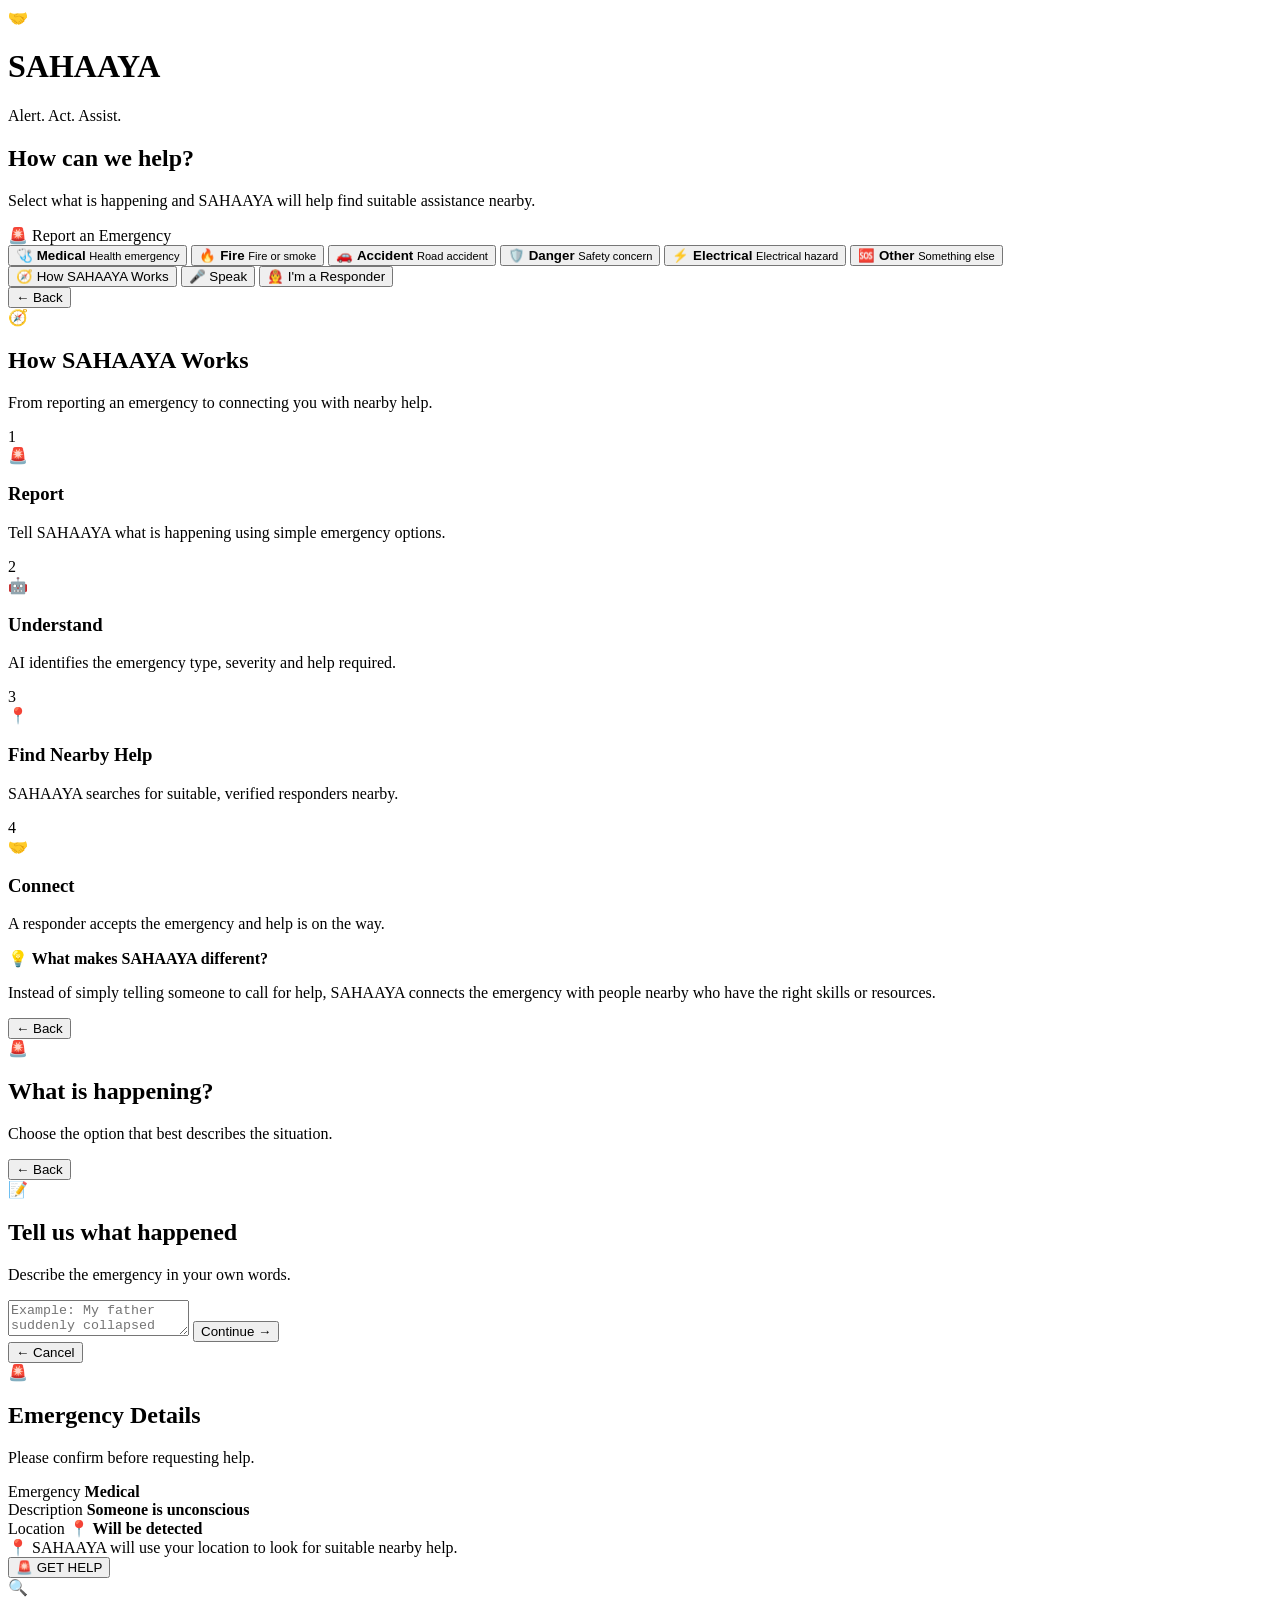
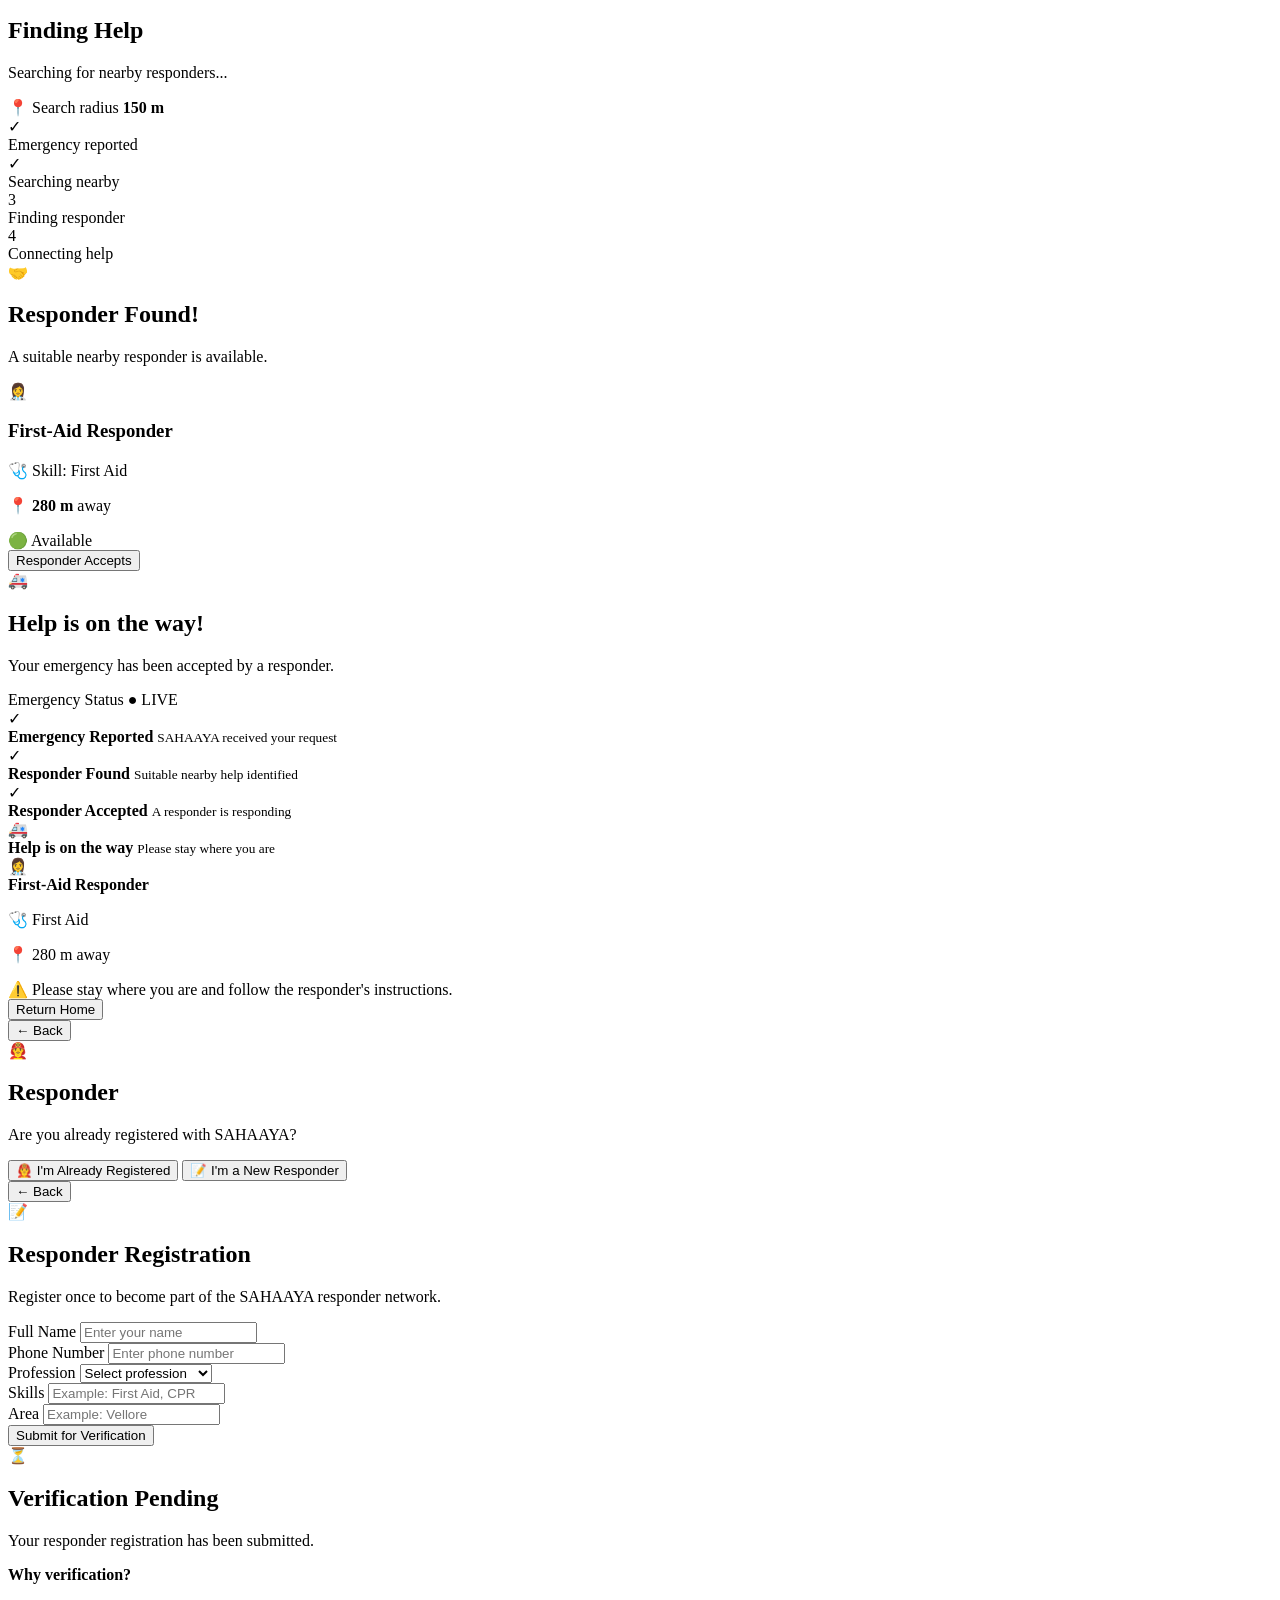
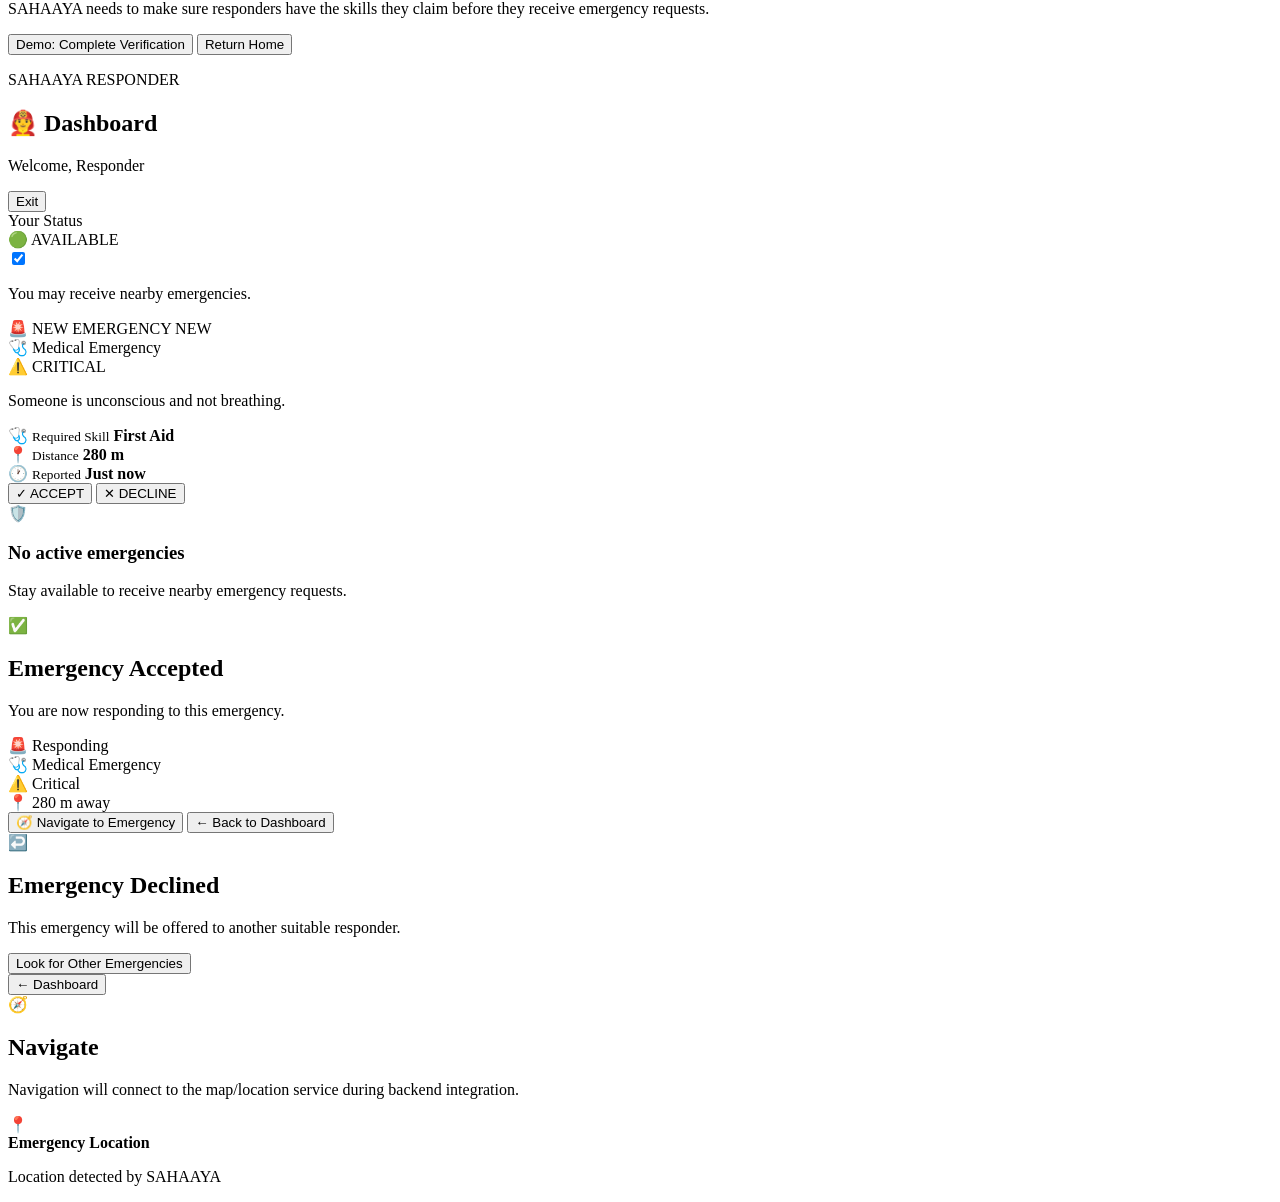
==== frontend/index.html @ e3ba613f "Rename index.html to frontend/index.html" ====
<!DOCTYPE html>
<html lang="en">
<head>
    <meta charset="UTF-8">
    <meta name="viewport" content="width=device-width, initial-scale=1.0">

    <title>SAHAAYA</title>

    <link rel="stylesheet" href="style.css">
</head>

<body>

<div class="app">

    <!-- =========================
         HEADER
    ========================== -->

    <header class="app-header">
        <div class="brand">
            <div class="brand-icon">🤝</div>

            <div>
                <h1>SAHAAYA</h1>
                <p>Alert. Act. Assist.</p>
            </div>
        </div>
    </header>


    <!-- =========================
         HOME
    ========================== -->

    <section id="home" class="screen active">

        <div class="welcome-card">
            <h2>How can we help?</h2>

            <p>
                Select what is happening and SAHAAYA will
                help find suitable assistance nearby.
            </p>
        </div>


        <div class="section-title">
            🚨 Report an Emergency
        </div>


        <div class="emergency-grid">

            <button class="emergency-btn medical"
                    onclick="selectCategory('Medical')">
                <span>🩺</span>
                <strong>Medical</strong>
                <small>Health emergency</small>
            </button>


            <button class="emergency-btn fire"
                    onclick="selectCategory('Fire')">
                <span>🔥</span>
                <strong>Fire</strong>
                <small>Fire or smoke</small>
            </button>


            <button class="emergency-btn accident"
                    onclick="selectCategory('Accident')">
                <span>🚗</span>
                <strong>Accident</strong>
                <small>Road accident</small>
            </button>


            <button class="emergency-btn danger"
                    onclick="selectCategory('Danger')">
                <span>🛡️</span>
                <strong>Danger</strong>
                <small>Safety concern</small>
            </button>


            <button class="emergency-btn electrical"
                    onclick="selectCategory('Electrical')">
                <span>⚡</span>
                <strong>Electrical</strong>
                <small>Electrical hazard</small>
            </button>


            <button class="emergency-btn other"
                    onclick="selectCategory('Other')">
                <span>🆘</span>
                <strong>Other</strong>
                <small>Something else</small>
            </button>

        </div>


        <div class="quick-actions">

            <button class="secondary-btn"
                    onclick="openHowItWorks()">
                🧭 How SAHAAYA Works
            </button>

            <button class="secondary-btn"
                    onclick="speakEmergency()">
                🎤 Speak
            </button>

            <button class="responder-entry-btn"
                    onclick="openResponderEntry()">
                👨‍🚒 I'm a Responder
            </button>

        </div>

    </section>


    <!-- =========================
         HOW IT WORKS
    ========================== -->

    <section id="how-it-works" class="screen">

        <button class="back-btn" onclick="goHome()">
            ← Back
        </button>

        <div class="page-heading">
            <div class="big-icon">🧭</div>

            <h2>How SAHAAYA Works</h2>

            <p>
                From reporting an emergency to connecting
                you with nearby help.
            </p>
        </div>


        <div class="steps-container">

            <div class="how-step">
                <div class="step-number">1</div>

                <div class="step-icon">🚨</div>

                <div>
                    <h3>Report</h3>
                    <p>
                        Tell SAHAAYA what is happening using
                        simple emergency options.
                    </p>
                </div>
            </div>


            <div class="step-line"></div>


            <div class="how-step">
                <div class="step-number">2</div>

                <div class="step-icon">🤖</div>

                <div>
                    <h3>Understand</h3>
                    <p>
                        AI identifies the emergency type,
                        severity and help required.
                    </p>
                </div>
            </div>


            <div class="step-line"></div>


            <div class="how-step">
                <div class="step-number">3</div>

                <div class="step-icon">📍</div>

                <div>
                    <h3>Find Nearby Help</h3>
                    <p>
                        SAHAAYA searches for suitable,
                        verified responders nearby.
                    </p>
                </div>
            </div>


            <div class="step-line"></div>


            <div class="how-step">
                <div class="step-number">4</div>

                <div class="step-icon">🤝</div>

                <div>
                    <h3>Connect</h3>
                    <p>
                        A responder accepts the emergency
                        and help is on the way.
                    </p>
                </div>
            </div>

        </div>


        <div class="info-box">
            <strong>💡 What makes SAHAAYA different?</strong>

            <p>
                Instead of simply telling someone to call for help,
                SAHAAYA connects the emergency with people nearby
                who have the right skills or resources.
            </p>
        </div>

    </section>


    <!-- =========================
         CATEGORY
    ========================== -->

    <section id="category" class="screen">

        <button class="back-btn" onclick="goHome()">
            ← Back
        </button>

        <div class="page-heading">
            <div id="categoryIcon" class="big-icon">🚨</div>

            <h2 id="categoryTitle">
                What is happening?
            </h2>

            <p>
                Choose the option that best describes
                the situation.
            </p>
        </div>


        <div id="emergencyOptions" class="options-list"></div>

    </section>


    <!-- =========================
         OTHER DESCRIPTION
    ========================== -->

    <section id="other-description" class="screen">

        <button class="back-btn"
                onclick="showScreen('category')">
            ← Back
        </button>

        <div class="page-heading">
            <div class="big-icon">📝</div>

            <h2>Tell us what happened</h2>

            <p>
                Describe the emergency in your own words.
            </p>
        </div>


        <textarea
            id="customDescription"
            placeholder="Example: My father suddenly collapsed and is not responding..."
        ></textarea>


        <button class="primary-btn"
                onclick="continueCustomEmergency()">
            Continue →
        </button>

    </section>


    <!-- =========================
         CONFIRMATION
    ========================== -->

    <section id="confirmation" class="screen">

        <button class="back-btn"
                onclick="goHome()">
            ← Cancel
        </button>

        <div class="page-heading">
            <div class="big-icon">🚨</div>

            <h2>Emergency Details</h2>

            <p>
                Please confirm before requesting help.
            </p>
        </div>


        <div class="confirmation-card">

            <div class="detail-row">
                <span>Emergency</span>
                <strong id="confirmEmergency">
                    Medical
                </strong>
            </div>


            <div class="detail-row">
                <span>Description</span>
                <strong id="confirmDescription">
                    Someone is unconscious
                </strong>
            </div>


            <div class="detail-row">
                <span>Location</span>
                <strong>
                    📍 Will be detected
                </strong>
            </div>

        </div>


        <div class="info-box">
            📍 SAHAAYA will use your location to look
            for suitable nearby help.
        </div>


        <button class="primary-btn"
                onclick="requestHelp()">
            🚨 GET HELP
        </button>

    </section>


    <!-- =========================
         FINDING HELP
    ========================== -->

    <section id="finding-help" class="screen">

        <div class="finding-icon">
            🔍
        </div>

        <h2>Finding Help</h2>

        <p id="findingMessage">
            Searching for nearby responders...
        </p>


        <div class="search-radius">

            <span>📍 Search radius</span>

            <strong id="radiusValue">
                150 m
            </strong>

        </div>


        <div class="status-tracker">

            <div class="status-item active">
                <div class="status-dot">✓</div>
                <span>Emergency reported</span>
            </div>


            <div class="status-item active">
                <div class="status-dot">✓</div>
                <span>Searching nearby</span>
            </div>


            <div id="trackerResponder"
                 class="status-item">
                <div class="status-dot">3</div>
                <span>Finding responder</span>
            </div>


            <div id="trackerConnect"
                 class="status-item">
                <div class="status-dot">4</div>
                <span>Connecting help</span>
            </div>

        </div>

    </section>


    <!-- =========================
         HELPER FOUND
    ========================== -->

    <section id="helper-found" class="screen">

        <div class="success-icon">
            🤝
        </div>

        <h2>Responder Found!</h2>

        <p>
            A suitable nearby responder is available.
        </p>


        <div class="helper-card">

            <div class="helper-avatar">
                👩‍⚕️
            </div>

            <div class="helper-info">

                <h3 id="helperName">
                    First-Aid Responder
                </h3>

                <p id="helperSkill">
                    🩺 Skill: First Aid
                </p>

                <p>
                    📍 <strong id="helperDistance">
                        280 m
                    </strong> away
                </p>

                <span class="available-badge">
                    🟢 Available
                </span>

            </div>

        </div>


        <button class="primary-btn"
                onclick="simulateResponderAccept()">
            Responder Accepts
        </button>

    </section>


    <!-- =========================
         EMERGENCY STATUS
    ========================== -->

    <section id="emergency-status"
             class="screen">

        <div class="status-header-icon">
            🚑
        </div>

        <h2>Help is on the way!</h2>

        <p>
            Your emergency has been accepted by a responder.
        </p>


        <div class="live-status-card">

            <div class="live-status-title">
                <span>Emergency Status</span>

                <span class="live-pill">
                    ● LIVE
                </span>
            </div>


            <div class="status-timeline">

                <div class="timeline-item completed">

                    <div class="timeline-icon">
                        ✓
                    </div>

                    <div>
                        <strong>Emergency Reported</strong>
                        <small>
                            SAHAAYA received your request
                        </small>
                    </div>

                </div>


                <div class="timeline-item completed">

                    <div class="timeline-icon">
                        ✓
                    </div>

                    <div>
                        <strong>Responder Found</strong>
                        <small>
                            Suitable nearby help identified
                        </small>
                    </div>

                </div>


                <div class="timeline-item completed">

                    <div class="timeline-icon">
                        ✓
                    </div>

                    <div>
                        <strong>Responder Accepted</strong>
                        <small>
                            A responder is responding
                        </small>
                    </div>

                </div>


                <div class="timeline-item current">

                    <div class="timeline-icon">
                        🚑
                    </div>

                    <div>
                        <strong>Help is on the way</strong>
                        <small>
                            Please stay where you are
                        </small>
                    </div>

                </div>

            </div>

        </div>


        <div class="responder-mini-card">

            <div class="mini-avatar">
                👩‍⚕️
            </div>

            <div>
                <strong id="acceptedResponderName">
                    First-Aid Responder
                </strong>

                <p>
                    🩺 First Aid
                </p>

                <p>
                    📍 280 m away
                </p>
            </div>

        </div>


        <div class="important-message">
            ⚠️ Please stay where you are and follow
            the responder's instructions.
        </div>


        <button class="secondary-btn"
                onclick="goHome()">
            Return Home
        </button>

    </section>


    <!-- =========================
         RESPONDER ENTRY
    ========================== -->

    <section id="responder-entry"
             class="screen">

        <button class="back-btn"
                onclick="goHome()">
            ← Back
        </button>

        <div class="page-heading">
            <div class="big-icon">👨‍🚒</div>

            <h2>Responder</h2>

            <p>
                Are you already registered with SAHAAYA?
            </p>
        </div>


        <button class="primary-btn"
                onclick="openResponderLogin()">
            👨‍🚒 I'm Already Registered
        </button>


        <button class="secondary-btn"
                onclick="openResponderRegistration()">
            📝 I'm a New Responder
        </button>

    </section>


    <!-- =========================
         RESPONDER REGISTRATION
    ========================== -->

    <section id="responder-registration"
             class="screen">

        <button class="back-btn"
                onclick="openResponderEntry()">
            ← Back
        </button>

        <div class="page-heading">
            <div class="big-icon">📝</div>

            <h2>Responder Registration</h2>

            <p>
                Register once to become part of the
                SAHAAYA responder network.
            </p>
        </div>


        <div class="form-group">

            <label>Full Name</label>

            <input
                id="responderName"
                type="text"
                placeholder="Enter your name"
            >

        </div>


        <div class="form-group">

            <label>Phone Number</label>

            <input
                id="responderPhone"
                type="tel"
                placeholder="Enter phone number"
            >

        </div>


        <div class="form-group">

            <label>Profession</label>

            <select id="responderProfession">

                <option value="">
                    Select profession
                </option>

                <option>Doctor</option>
                <option>Nurse</option>
                <option>First-Aid Volunteer</option>
                <option>Fire Responder</option>
                <option>Electrician</option>
                <option>Security</option>
                <option>General Volunteer</option>
                <option>Other</option>

            </select>

        </div>


        <div class="form-group">

            <label>Skills</label>

            <input
                id="responderSkills"
                type="text"
                placeholder="Example: First Aid, CPR"
            >

        </div>


        <div class="form-group">

            <label>Area</label>

            <input
                id="responderArea"
                type="text"
                placeholder="Example: Vellore"
            >

        </div>


        <button class="primary-btn"
                onclick="submitRegistration()">
            Submit for Verification
        </button>

    </section>


    <!-- =========================
         VERIFICATION
    ========================== -->

    <section id="verification-pending"
             class="screen">

        <div class="pending-icon">
            ⏳
        </div>

        <h2>Verification Pending</h2>

        <p>
            Your responder registration has been submitted.
        </p>


        <div class="info-box">

            <strong>Why verification?</strong>

            <p>
                SAHAAYA needs to make sure responders
                have the skills they claim before they
                receive emergency requests.
            </p>

        </div>


        <button class="primary-btn"
                onclick="simulateVerification()">
            Demo: Complete Verification
        </button>


        <button class="secondary-btn"
                onclick="goHome()">
            Return Home
        </button>

    </section>


    <!-- =========================
         RESPONDER DASHBOARD
    ========================== -->

    <section id="responder-dashboard"
             class="screen">

        <div class="dashboard-header">

            <div>

                <p class="eyebrow">
                    SAHAAYA RESPONDER
                </p>

                <h2>
                    👨‍🚒 Dashboard
                </h2>

                <p id="responderWelcome">
                    Welcome, Responder
                </p>

            </div>

            <button class="logout-btn"
                    onclick="goHome()">
                Exit
            </button>

        </div>


        <!-- Availability -->

        <div class="availability-card">

            <div>

                <span class="availability-label">
                    Your Status
                </span>

                <div id="availabilityBadge"
                     class="availability-badge available">
                    🟢 AVAILABLE
                </div>

            </div>


            <label class="toggle">

                <input
                    id="availabilityToggle"
                    type="checkbox"
                    checked
                    onchange="toggleAvailability()"
                >

                <span class="slider"></span>

            </label>

        </div>


        <p id="availabilityMessage"
           class="availability-message">
            You may receive nearby emergencies.
        </p>


        <!-- Incoming Emergency -->

        <div id="incomingEmergency"
             class="incoming-emergency">

            <div class="emergency-alert-header">

                <span>🚨 NEW EMERGENCY</span>

                <span class="new-pill">
                    NEW
                </span>

            </div>


            <div class="emergency-type">
                🩺 Medical Emergency
            </div>


            <div class="severity">
                ⚠️ CRITICAL
            </div>


            <p class="emergency-description">
                Someone is unconscious and not breathing.
            </p>


            <div class="emergency-details">

                <div>
                    🩺
                    <span>
                        <small>Required Skill</small>
                        <strong>First Aid</strong>
                    </span>
                </div>


                <div>
                    📍
                    <span>
                        <small>Distance</small>
                        <strong>280 m</strong>
                    </span>
                </div>


                <div>
                    🕐
                    <span>
                        <small>Reported</small>
                        <strong>Just now</strong>
                    </span>
                </div>

            </div>


            <div class="dashboard-actions">

                <button class="accept-btn"
                        onclick="acceptEmergency()">
                    ✓ ACCEPT
                </button>

                <button class="decline-btn"
                        onclick="declineEmergency()">
                    ✕ DECLINE
                </button>

            </div>

        </div>


        <!-- No Emergency -->

        <div id="noEmergency"
             class="no-emergency hidden">

            <div>🛡️</div>

            <h3>No active emergencies</h3>

            <p>
                Stay available to receive nearby
                emergency requests.
            </p>

        </div>

    </section>


    <!-- =========================
         RESPONDER ACCEPTED
    ========================== -->

    <section id="responder-accepted"
             class="screen">

        <div class="success-icon">
            ✅
        </div>

        <h2>Emergency Accepted</h2>

        <p>
            You are now responding to this emergency.
        </p>


        <div class="responding-card">

            <div class="responding-header">
                🚨 Responding
            </div>

            <div class="responding-detail">
                🩺 Medical Emergency
            </div>

            <div class="responding-detail">
                ⚠️ Critical
            </div>

            <div class="responding-detail">
                📍 280 m away
            </div>

        </div>


        <button class="primary-btn"
                onclick="navigateToEmergency()">
            🧭 Navigate to Emergency
        </button>


        <button class="secondary-btn"
                onclick="openResponderDashboard()">
            ← Back to Dashboard
        </button>

    </section>


    <!-- =========================
         RESPONDER DECLINED
    ========================== -->

    <section id="responder-declined"
             class="screen">

        <div class="declined-icon">
            ↩️
        </div>

        <h2>Emergency Declined</h2>

        <p>
            This emergency will be offered to another
            suitable responder.
        </p>


        <button class="primary-btn"
                onclick="openResponderDashboard()">
            Look for Other Emergencies
        </button>

    </section>


    <!-- =========================
         NAVIGATION
    ========================== -->

    <section id="navigation"
             class="screen">

        <button class="back-btn"
                onclick="openResponderDashboard()">
            ← Dashboard
        </button>

        <div class="page-heading">

            <div class="big-icon">
                🧭
            </div>

            <h2>Navigate</h2>

            <p>
                Navigation will connect to the map/location
                service during backend integration.
            </p>

        </div>


        <div class="navigation-placeholder">

            <div>
                📍
            </div>

            <strong>
                Emergency Location
            </strong>

            <p>
                Location detected by SAHAAYA
            </p>

        </div>

    </section>


</div>


<script src="script.js"></script>

</body>
</html>
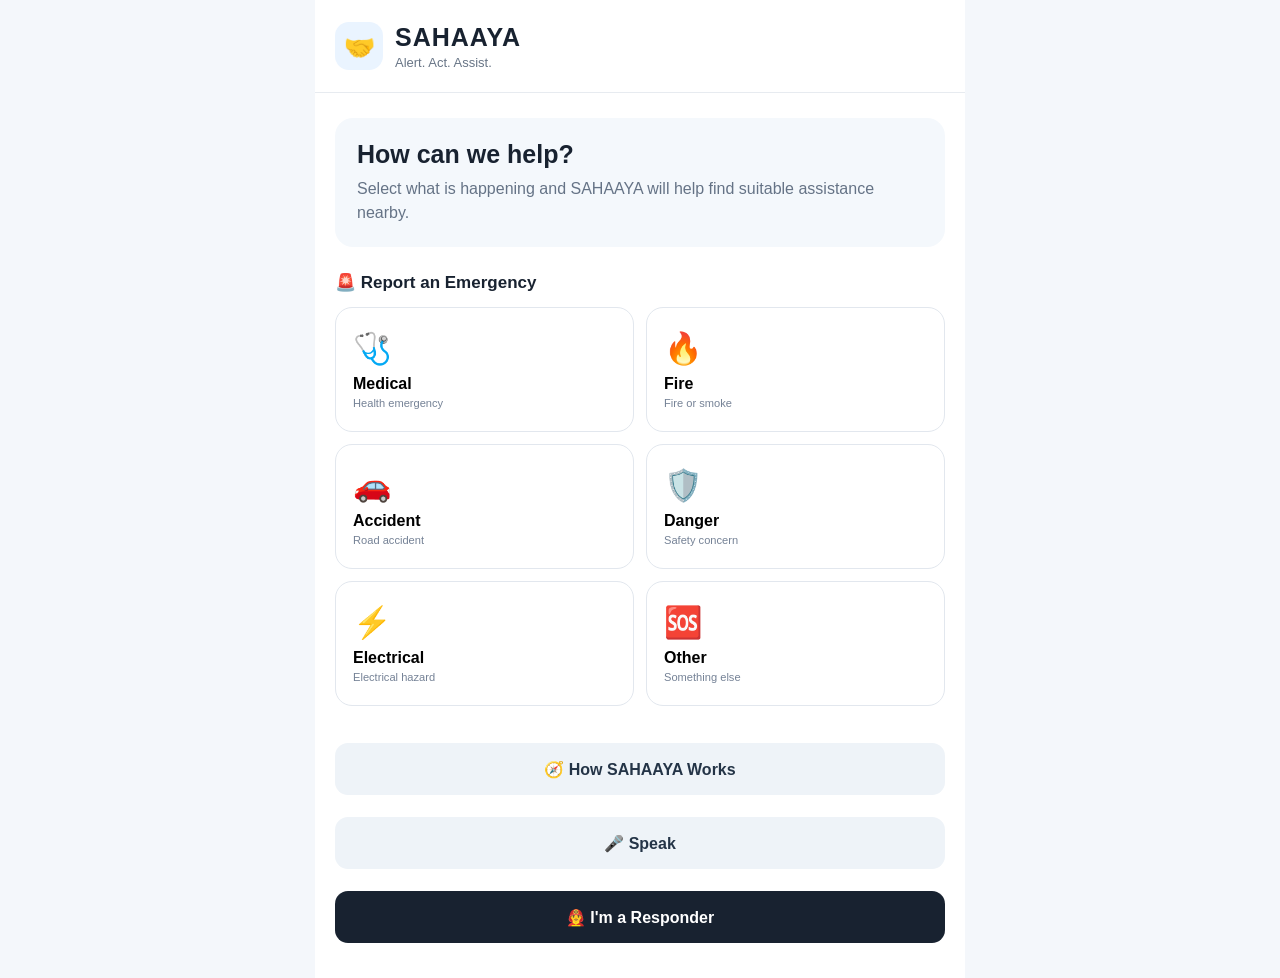
==== commit 0a77e79d: "Update index.html" ====
--- a/frontend/index.html
+++ b/frontend/index.html
@@ -13,9 +13,7 @@
 
 <div class="app">
 
-    <!-- =========================
-         HEADER
-    ========================== -->
+    <!--HEADER-->
 
     <header class="app-header">
         <div class="brand">
@@ -29,9 +27,7 @@
     </header>
 
 
-    <!-- =========================
-         HOME
-    ========================== -->
+    <!--  HOME -->
 
     <section id="home" class="screen active">
 
@@ -124,9 +120,7 @@
     </section>
 
 
-    <!-- =========================
-         HOW IT WORKS
-    ========================== -->
+    <!-- HOW IT WORKS -->
 
     <section id="how-it-works" class="screen">
 
@@ -232,9 +226,7 @@
     </section>
 
 
-    <!-- =========================
-         CATEGORY
-    ========================== -->
+    <!-- CATEGORY -->
 
     <section id="category" class="screen">
 
@@ -261,9 +253,7 @@
     </section>
 
 
-    <!-- =========================
-         OTHER DESCRIPTION
-    ========================== -->
+    <!--OTHER DESCRIPTION -->
 
     <section id="other-description" class="screen">
 
@@ -297,9 +287,7 @@
     </section>
 
 
-    <!-- =========================
-         CONFIRMATION
-    ========================== -->
+    <!--  CONFIRMATION -->
 
     <section id="confirmation" class="screen">
 
@@ -361,9 +349,7 @@
     </section>
 
 
-    <!-- =========================
-         FINDING HELP
-    ========================== -->
+    <!-- FINDING HELP -->
 
     <section id="finding-help" class="screen">
 
@@ -421,9 +407,7 @@
     </section>
 
 
-    <!-- =========================
-         HELPER FOUND
-    ========================== -->
+    <!--  HELPER FOUND-->
 
     <section id="helper-found" class="screen">
 
@@ -477,9 +461,7 @@
     </section>
 
 
-    <!-- =========================
-         EMERGENCY STATUS
-    ========================== -->
+    <!-- EMERGENCY STATUS -->
 
     <section id="emergency-status"
              class="screen">
@@ -613,9 +595,7 @@
     </section>
 
 
-    <!-- =========================
-         RESPONDER ENTRY
-    ========================== -->
+    <!--RESPONDER ENTRY -->
 
     <section id="responder-entry"
              class="screen">
@@ -650,9 +630,7 @@
     </section>
 
 
-    <!-- =========================
-         RESPONDER REGISTRATION
-    ========================== -->
+    <!-- RESPONDER REGISTRATION -->
 
     <section id="responder-registration"
              class="screen">
@@ -758,9 +736,7 @@
     </section>
 
 
-    <!-- =========================
-         VERIFICATION
-    ========================== -->
+    <!-- VERIFICATION -->
 
     <section id="verification-pending"
              class="screen">
@@ -803,9 +779,7 @@
     </section>
 
 
-    <!-- =========================
-         RESPONDER DASHBOARD
-    ========================== -->
+    <!-- RESPONDER DASHBOARD-->
 
     <section id="responder-dashboard"
              class="screen">
@@ -974,9 +948,7 @@
     </section>
 
 
-    <!-- =========================
-         RESPONDER ACCEPTED
-    ========================== -->
+    <!-- RESPONDER ACCEPTED -->
 
     <section id="responder-accepted"
              class="screen">
@@ -1027,9 +999,7 @@
     </section>
 
 
-    <!-- =========================
-         RESPONDER DECLINED
-    ========================== -->
+    <!-- RESPONDER DECLINED -->
 
     <section id="responder-declined"
              class="screen">
@@ -1054,9 +1024,7 @@
     </section>
 
 
-    <!-- =========================
-         NAVIGATION
-    ========================== -->
+    <!-- NAVIGATION -->
 
     <section id="navigation"
              class="screen">
--- a/frontend/style.css
+++ b/frontend/style.css
@@ -0,0 +1,1280 @@
+/* =========================
+   GLOBAL
+========================= */
+
+* {
+    box-sizing: border-box;
+    margin: 0;
+    padding: 0;
+}
+
+
+body {
+    font-family: Arial, Helvetica, sans-serif;
+    background: #f4f7fb;
+    color: #182230;
+}
+
+
+button,
+input,
+textarea,
+select {
+    font-family: inherit;
+}
+
+
+button {
+    cursor: pointer;
+}
+
+
+.app {
+    width: 100%;
+    max-width: 650px;
+    min-height: 100vh;
+    margin: auto;
+    background: #ffffff;
+}
+
+
+/* =========================
+   HEADER
+========================= */
+
+.app-header {
+    padding: 22px 20px;
+    border-bottom: 1px solid #e7ebf0;
+    background: #ffffff;
+}
+
+
+.brand {
+    display: flex;
+    align-items: center;
+    gap: 12px;
+}
+
+
+.brand-icon {
+    width: 48px;
+    height: 48px;
+    border-radius: 14px;
+
+    display: flex;
+    align-items: center;
+    justify-content: center;
+
+    font-size: 25px;
+
+    background: #eaf4ff;
+}
+
+
+.brand h1 {
+    font-size: 25px;
+    letter-spacing: 1px;
+}
+
+
+.brand p {
+    margin-top: 3px;
+    color: #687586;
+    font-size: 13px;
+}
+
+
+/* =========================
+   SCREENS
+========================= */
+
+.screen {
+    display: none;
+    padding: 25px 20px 35px;
+}
+
+
+.screen.active {
+    display: block;
+}
+
+
+/* =========================
+   HOME
+========================= */
+
+.welcome-card {
+    padding: 22px;
+    border-radius: 18px;
+    background: #f4f8fc;
+    margin-bottom: 25px;
+}
+
+
+.welcome-card h2 {
+    font-size: 25px;
+    margin-bottom: 8px;
+}
+
+
+.welcome-card p {
+    color: #657386;
+    line-height: 1.5;
+}
+
+
+.section-title {
+    font-weight: bold;
+    font-size: 17px;
+    margin-bottom: 14px;
+}
+
+
+.emergency-grid {
+    display: grid;
+    grid-template-columns: 1fr 1fr;
+    gap: 12px;
+}
+
+
+.emergency-btn {
+    min-height: 125px;
+    border: 1px solid #e2e7ee;
+    border-radius: 17px;
+
+    background: white;
+
+    display: flex;
+    flex-direction: column;
+    align-items: flex-start;
+    justify-content: center;
+
+    padding: 17px;
+
+    transition: 0.2s;
+}
+
+
+.emergency-btn:hover {
+    transform: translateY(-2px);
+    border-color: #b9c5d3;
+}
+
+
+.emergency-btn span {
+    font-size: 31px;
+    margin-bottom: 8px;
+}
+
+
+.emergency-btn strong {
+    font-size: 16px;
+}
+
+
+.emergency-btn small {
+    color: #758296;
+    margin-top: 4px;
+}
+
+
+.quick-actions {
+    display: flex;
+    flex-direction: column;
+    gap: 10px;
+    margin-top: 25px;
+}
+
+
+/* =========================
+   BUTTONS
+========================= */
+
+.primary-btn,
+.secondary-btn,
+.responder-entry-btn {
+    width: 100%;
+    min-height: 52px;
+
+    border-radius: 13px;
+    border: none;
+
+    font-size: 16px;
+    font-weight: bold;
+
+    margin-top: 12px;
+}
+
+
+.primary-btn {
+    background: #1769aa;
+    color: white;
+}
+
+
+.primary-btn:hover {
+    background: #12588f;
+}
+
+
+.secondary-btn {
+    background: #eef3f8;
+    color: #243447;
+}
+
+
+.responder-entry-btn {
+    background: #182230;
+    color: white;
+}
+
+
+.back-btn {
+    background: none;
+    border: none;
+    color: #1769aa;
+
+    font-size: 15px;
+    font-weight: bold;
+
+    margin-bottom: 25px;
+}
+
+
+/* =========================
+   PAGE HEADING
+========================= */
+
+.page-heading {
+    text-align: center;
+    margin-bottom: 25px;
+}
+
+
+.big-icon {
+    font-size: 48px;
+    margin-bottom: 10px;
+}
+
+
+.page-heading h2 {
+    font-size: 27px;
+    margin-bottom: 8px;
+}
+
+
+.page-heading p {
+    color: #687586;
+    line-height: 1.5;
+}
+
+
+/* =========================
+   HOW IT WORKS
+========================= */
+
+.steps-container {
+    margin-top: 15px;
+}
+
+
+.how-step {
+    display: grid;
+    grid-template-columns: 35px 55px 1fr;
+    gap: 12px;
+    align-items: center;
+}
+
+
+.step-number {
+    width: 31px;
+    height: 31px;
+
+    border-radius: 50%;
+
+    display: flex;
+    align-items: center;
+    justify-content: center;
+
+    background: #1769aa;
+    color: white;
+
+    font-weight: bold;
+}
+
+
+.step-icon {
+    font-size: 34px;
+    text-align: center;
+}
+
+
+.how-step h3 {
+    margin-bottom: 5px;
+}
+
+
+.how-step p {
+    color: #687586;
+    line-height: 1.4;
+    font-size: 14px;
+}
+
+
+.step-line {
+    width: 2px;
+    height: 28px;
+    background: #d8e0e8;
+    margin: 5px 0 5px 16px;
+}
+
+
+.info-box {
+    background: #f1f7fc;
+    border-radius: 14px;
+    padding: 16px;
+    margin-top: 22px;
+
+    color: #405064;
+    line-height: 1.5;
+}
+
+
+.info-box strong {
+    color: #182230;
+}
+
+
+/* =========================
+   OPTIONS
+========================= */
+
+.options-list {
+    display: flex;
+    flex-direction: column;
+    gap: 10px;
+}
+
+
+.option-btn {
+    width: 100%;
+    padding: 18px;
+
+    background: white;
+
+    border: 1px solid #dfe5ec;
+    border-radius: 14px;
+
+    text-align: left;
+    font-size: 16px;
+
+    transition: 0.2s;
+}
+
+
+.option-btn:hover {
+    background: #f5f8fb;
+    border-color: #aebdcc;
+}
+
+
+/* =========================
+   TEXTAREA
+========================= */
+
+textarea {
+    width: 100%;
+    min-height: 180px;
+
+    resize: vertical;
+
+    padding: 15px;
+
+    border: 1px solid #d6dde6;
+    border-radius: 13px;
+
+    font-size: 16px;
+    outline: none;
+}
+
+
+textarea:focus,
+input:focus,
+select:focus {
+    border-color: #1769aa;
+}
+
+
+/* =========================
+   CONFIRMATION
+========================= */
+
+.confirmation-card {
+    border: 1px solid #e0e6ed;
+    border-radius: 16px;
+    overflow: hidden;
+}
+
+
+.detail-row {
+    display: flex;
+    justify-content: space-between;
+    gap: 20px;
+
+    padding: 16px;
+
+    border-bottom: 1px solid #edf0f4;
+}
+
+
+.detail-row:last-child {
+    border-bottom: none;
+}
+
+
+.detail-row span {
+    color: #687586;
+}
+
+
+.detail-row strong {
+    text-align: right;
+}
+
+
+/* =========================
+   FINDING HELP
+========================= */
+
+#finding-help {
+    text-align: center;
+}
+
+
+.finding-icon {
+    font-size: 58px;
+    margin: 20px 0;
+}
+
+
+#finding-help h2 {
+    font-size: 28px;
+}
+
+
+#finding-help p {
+    color: #687586;
+    margin-top: 8px;
+}
+
+
+.search-radius {
+    display: flex;
+    justify-content: space-between;
+
+    background: #f2f6fa;
+
+    padding: 17px;
+
+    border-radius: 14px;
+
+    margin-top: 25px;
+}
+
+
+.status-tracker {
+    margin-top: 25px;
+    text-align: left;
+}
+
+
+.status-item {
+    display: flex;
+    align-items: center;
+    gap: 13px;
+
+    padding: 11px 0;
+
+    color: #8a96a5;
+}
+
+
+.status-item.active {
+    color: #243447;
+}
+
+
+.status-dot {
+    width: 31px;
+    height: 31px;
+
+    border-radius: 50%;
+
+    display: flex;
+    align-items: center;
+    justify-content: center;
+
+    background: #e7edf3;
+
+    font-size: 13px;
+    font-weight: bold;
+}
+
+
+.status-item.active .status-dot {
+    background: #dceefa;
+    color: #1769aa;
+}
+
+
+/* =========================
+   HELPER
+========================= */
+
+#helper-found {
+    text-align: center;
+}
+
+
+.success-icon {
+    font-size: 62px;
+    margin: 20px 0;
+}
+
+
+#helper-found h2,
+#emergency-status h2,
+#responder-accepted h2,
+#responder-declined h2 {
+    font-size: 28px;
+}
+
+
+#helper-found > p,
+#emergency-status > p,
+#responder-accepted > p,
+#responder-declined > p {
+    color: #687586;
+    margin-top: 8px;
+}
+
+
+.helper-card {
+    display: flex;
+    align-items: center;
+    gap: 17px;
+
+    text-align: left;
+
+    margin-top: 25px;
+
+    padding: 20px;
+
+    border: 1px solid #dfe5ec;
+    border-radius: 17px;
+}
+
+
+.helper-avatar {
+    width: 65px;
+    height: 65px;
+
+    border-radius: 50%;
+
+    background: #edf5fb;
+
+    display: flex;
+    align-items: center;
+    justify-content: center;
+
+    font-size: 32px;
+}
+
+
+.helper-info h3 {
+    margin-bottom: 6px;
+}
+
+
+.helper-info p {
+    color: #667486;
+    font-size: 14px;
+    margin-top: 4px;
+}
+
+
+.available-badge {
+    display: inline-block;
+
+    margin-top: 8px;
+
+    padding: 5px 9px;
+
+    border-radius: 20px;
+
+    background: #e8f7ee;
+    color: #18733c;
+
+    font-size: 12px;
+    font-weight: bold;
+}
+
+
+/* =========================
+   EMERGENCY STATUS
+========================= */
+
+#emergency-status {
+    text-align: center;
+}
+
+
+.status-header-icon {
+    font-size: 60px;
+    margin: 15px 0;
+}
+
+
+.live-status-card {
+    margin-top: 25px;
+
+    padding: 20px;
+
+    border: 1px solid #dfe5ec;
+    border-radius: 17px;
+
+    text-align: left;
+}
+
+
+.live-status-title {
+    display: flex;
+    justify-content: space-between;
+    align-items: center;
+
+    font-weight: bold;
+
+    padding-bottom: 15px;
+    border-bottom: 1px solid #edf0f4;
+}
+
+
+.live-pill {
+    font-size: 11px;
+
+    padding: 5px 8px;
+
+    border-radius: 20px;
+
+    background: #e8f7ee;
+    color: #18733c;
+}
+
+
+.status-timeline {
+    padding-top: 15px;
+}
+
+
+.timeline-item {
+    display: flex;
+    gap: 13px;
+
+    padding: 11px 0;
+}
+
+
+.timeline-icon {
+    width: 34px;
+    height: 34px;
+
+    flex-shrink: 0;
+
+    border-radius: 50%;
+
+    display: flex;
+    align-items: center;
+    justify-content: center;
+
+    background: #e9eef3;
+}
+
+
+.timeline-item.completed .timeline-icon,
+.timeline-item.current .timeline-icon {
+    background: #dceefa;
+}
+
+
+.timeline-item strong {
+    display: block;
+    margin-bottom: 4px;
+}
+
+
+.timeline-item small {
+    color: #758296;
+}
+
+
+.responder-mini-card {
+    display: flex;
+    gap: 13px;
+    align-items: center;
+
+    text-align: left;
+
+    margin-top: 14px;
+
+    padding: 16px;
+
+    border-radius: 15px;
+
+    background: #f5f8fb;
+}
+
+
+.mini-avatar {
+    font-size: 32px;
+}
+
+
+.responder-mini-card p {
+    color: #687586;
+    font-size: 13px;
+    margin-top: 3px;
+}
+
+
+.important-message {
+    margin-top: 15px;
+
+    padding: 14px;
+
+    border-radius: 13px;
+
+    background: #fff7e6;
+
+    color: #75581e;
+
+    font-size: 14px;
+    line-height: 1.5;
+
+    text-align: left;
+}
+
+
+/* =========================
+   RESPONDER ENTRY
+========================= */
+
+#responder-entry .secondary-btn {
+    margin-top: 10px;
+}
+
+
+/* =========================
+   FORM
+========================= */
+
+.form-group {
+    margin-bottom: 17px;
+}
+
+
+.form-group label {
+    display: block;
+
+    font-size: 14px;
+    font-weight: bold;
+
+    margin-bottom: 7px;
+}
+
+
+.form-group input,
+.form-group select {
+    width: 100%;
+
+    padding: 14px;
+
+    border: 1px solid #d6dde6;
+
+    border-radius: 12px;
+
+    font-size: 15px;
+
+    outline: none;
+
+    background: white;
+}
+
+
+/* =========================
+   VERIFICATION
+========================= */
+
+#verification-pending {
+    text-align: center;
+}
+
+
+.pending-icon {
+    font-size: 65px;
+    margin: 30px 0 20px;
+}
+
+
+/* =========================
+   DASHBOARD
+========================= */
+
+.dashboard-header {
+    display: flex;
+    justify-content: space-between;
+    align-items: flex-start;
+
+    margin-bottom: 20px;
+}
+
+
+.eyebrow {
+    color: #1769aa;
+    font-size: 11px;
+    font-weight: bold;
+    letter-spacing: 1px;
+}
+
+
+.dashboard-header h2 {
+    font-size: 27px;
+    margin: 5px 0;
+}
+
+
+.dashboard-header p:last-child {
+    color: #687586;
+}
+
+
+.logout-btn {
+    border: 1px solid #dce2e9;
+
+    background: white;
+
+    padding: 8px 12px;
+
+    border-radius: 9px;
+
+    color: #687586;
+}
+
+
+/* =========================
+   AVAILABILITY
+========================= */
+
+.availability-card {
+    display: flex;
+    justify-content: space-between;
+    align-items: center;
+
+    padding: 18px;
+
+    border-radius: 16px;
+
+    background: #f3f8f5;
+}
+
+
+.availability-label {
+    display: block;
+
+    color: #687586;
+
+    font-size: 13px;
+
+    margin-bottom: 6px;
+}
+
+
+.availability-badge {
+    font-size: 15px;
+    font-weight: bold;
+}
+
+
+.availability-badge.available {
+    color: #18733c;
+}
+
+
+.availability-badge.unavailable {
+    color: #8a4a4a;
+}
+
+
+.availability-message {
+    color: #687586;
+
+    font-size: 13px;
+
+    margin: 9px 2px 20px;
+}
+
+
+/* Toggle */
+
+.toggle {
+    position: relative;
+
+    width: 51px;
+    height: 29px;
+
+    display: inline-block;
+}
+
+
+.toggle input {
+    opacity: 0;
+    width: 0;
+    height: 0;
+}
+
+
+.slider {
+    position: absolute;
+
+    inset: 0;
+
+    background: #c9d1da;
+
+    border-radius: 30px;
+
+    transition: 0.2s;
+}
+
+
+.slider:before {
+    content: "";
+
+    position: absolute;
+
+    width: 21px;
+    height: 21px;
+
+    left: 4px;
+    top: 4px;
+
+    background: white;
+
+    border-radius: 50%;
+
+    transition: 0.2s;
+}
+
+
+.toggle input:checked + .slider {
+    background: #2e9b59;
+}
+
+
+.toggle input:checked + .slider:before {
+    transform: translateX(22px);
+}
+
+
+/* =========================
+   INCOMING EMERGENCY
+========================= */
+
+.incoming-emergency {
+    padding: 19px;
+
+    border: 1px solid #e0e5eb;
+
+    border-radius: 17px;
+
+    box-shadow: 0 5px 20px rgba(30, 50, 70, 0.06);
+}
+
+
+.emergency-alert-header {
+    display: flex;
+    justify-content: space-between;
+    align-items: center;
+
+    color: #a33434;
+
+    font-size: 12px;
+    font-weight: bold;
+
+    margin-bottom: 13px;
+}
+
+
+.new-pill {
+    background: #ffe7e7;
+    color: #a33434;
+
+    padding: 4px 7px;
+
+    border-radius: 10px;
+
+    font-size: 10px;
+}
+
+
+.emergency-type {
+    font-size: 21px;
+    font-weight: bold;
+
+    margin-bottom: 7px;
+}
+
+
+.severity {
+    display: inline-block;
+
+    padding: 6px 9px;
+
+    border-radius: 8px;
+
+    background: #fff0f0;
+    color: #a33434;
+
+    font-size: 12px;
+    font-weight: bold;
+}
+
+
+.emergency-description {
+    margin: 16px 0;
+
+    color: #4d5b6b;
+
+    line-height: 1.5;
+}
+
+
+.emergency-details {
+    display: grid;
+    grid-template-columns: 1fr;
+    gap: 10px;
+
+    padding: 15px;
+
+    border-radius: 12px;
+
+    background: #f5f8fb;
+}
+
+
+.emergency-details > div {
+    display: flex;
+    gap: 10px;
+}
+
+
+.emergency-details span {
+    display: flex;
+    flex-direction: column;
+}
+
+
+.emergency-details small {
+    color: #7b8795;
+}
+
+
+.emergency-details strong {
+    margin-top: 2px;
+}
+
+
+.dashboard-actions {
+    display: grid;
+    grid-template-columns: 1fr 1fr;
+    gap: 10px;
+
+    margin-top: 17px;
+}
+
+
+.accept-btn,
+.decline-btn {
+    min-height: 50px;
+
+    border: none;
+
+    border-radius: 12px;
+
+    font-size: 15px;
+    font-weight: bold;
+}
+
+
+.accept-btn {
+    background: #21894b;
+    color: white;
+}
+
+
+.decline-btn {
+    background: #f1f3f5;
+    color: #596575;
+}
+
+
+/* =========================
+   NO EMERGENCY
+========================= */
+
+.no-emergency {
+    padding: 40px 20px;
+
+    text-align: center;
+
+    color: #687586;
+}
+
+
+.no-emergency > div {
+    font-size: 48px;
+    margin-bottom: 12px;
+}
+
+
+.no-emergency h3 {
+    color: #253447;
+    margin-bottom: 7px;
+}
+
+
+.hidden {
+    display: none !important;
+}
+
+
+/* =========================
+   RESPONDER ACCEPTED
+========================= */
+
+.responding-card {
+    margin-top: 25px;
+
+    padding: 20px;
+
+    border-radius: 16px;
+
+    background: #f4f8fb;
+
+    text-align: left;
+}
+
+
+.responding-header {
+    color: #21894b;
+
+    font-weight: bold;
+
+    margin-bottom: 14px;
+}
+
+
+.responding-detail {
+    padding: 10px 0;
+
+    border-bottom: 1px solid #e3e8ed;
+}
+
+
+.responding-detail:last-child {
+    border-bottom: none;
+}
+
+
+/* =========================
+   DECLINED
+========================= */
+
+#responder-declined {
+    text-align: center;
+}
+
+
+.declined-icon {
+    font-size: 60px;
+    margin: 30px 0 20px;
+}
+
+
+/* =========================
+   NAVIGATION
+========================= */
+
+.navigation-placeholder {
+    margin-top: 25px;
+
+    padding: 35px 20px;
+
+    border: 1px dashed #bfcbd7;
+
+    border-radius: 17px;
+
+    text-align: center;
+
+    background: #f7f9fb;
+}
+
+
+.navigation-placeholder > div {
+    font-size: 50px;
+    margin-bottom: 10px;
+}
+
+
+.navigation-placeholder p {
+    color: #687586;
+    margin-top: 6px;
+}
+
+
+/* =========================
+   MOBILE
+========================= */
+
+@media (max-width: 500px) {
+
+    .screen {
+        padding-left: 16px;
+        padding-right: 16px;
+    }
+
+
+    .emergency-grid {
+        gap: 9px;
+    }
+
+
+    .emergency-btn {
+        min-height: 115px;
+        padding: 14px;
+    }
+
+
+    .emergency-btn span {
+        font-size: 27px;
+    }
+
+
+    .brand h1 {
+        font-size: 22px;
+    }
+
+
+    .brand p {
+        font-size: 11px;
+    }
+
+}
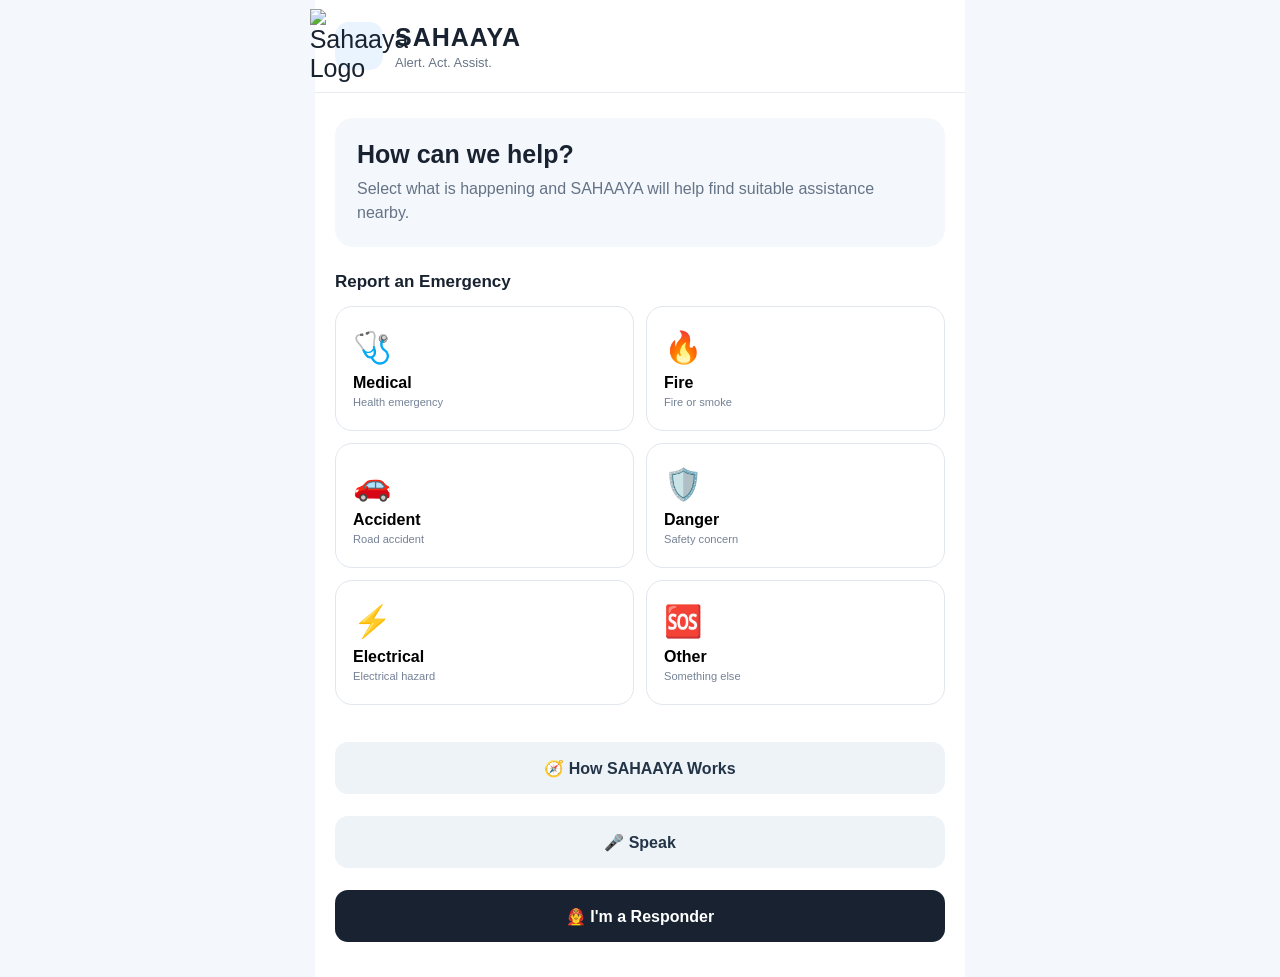
==== commit 5241e4af: "Update index.html" ====
--- a/frontend/index.html
+++ b/frontend/index.html
@@ -13,11 +13,11 @@
 
 <div class="app">
 
-    <!--HEADER-->
-
     <header class="app-header">
         <div class="brand">
-            <div class="brand-icon">🤝</div>
+            <div class="brand-icon">
+                 <img src="sahaaya-logo.png" alt="Sahaaya Logo">
+            </div>
 
             <div>
                 <h1>SAHAAYA</h1>
@@ -27,7 +27,7 @@
     </header>
 
 
-    <!--  HOME -->
+    <!-- HOME -->
 
     <section id="home" class="screen active">
 
@@ -40,11 +40,9 @@
             </p>
         </div>
 
-
         <div class="section-title">
-            🚨 Report an Emergency
-        </div>
-
+             Report an Emergency
+        </div>
 
         <div class="emergency-grid">
 
@@ -55,7 +53,6 @@
                 <small>Health emergency</small>
             </button>
 
-
             <button class="emergency-btn fire"
                     onclick="selectCategory('Fire')">
                 <span>🔥</span>
@@ -63,7 +60,6 @@
                 <small>Fire or smoke</small>
             </button>
 
-
             <button class="emergency-btn accident"
                     onclick="selectCategory('Accident')">
                 <span>🚗</span>
@@ -71,7 +67,6 @@
                 <small>Road accident</small>
             </button>
 
-
             <button class="emergency-btn danger"
                     onclick="selectCategory('Danger')">
                 <span>🛡️</span>
@@ -79,7 +74,6 @@
                 <small>Safety concern</small>
             </button>
 
-
             <button class="emergency-btn electrical"
                     onclick="selectCategory('Electrical')">
                 <span>⚡</span>
@@ -87,7 +81,6 @@
                 <small>Electrical hazard</small>
             </button>
 
-
             <button class="emergency-btn other"
                     onclick="selectCategory('Other')">
                 <span>🆘</span>
@@ -97,7 +90,6 @@
 
         </div>
 
-
         <div class="quick-actions">
 
             <button class="secondary-btn"
@@ -139,12 +131,10 @@
             </p>
         </div>
 
-
         <div class="steps-container">
 
             <div class="how-step">
                 <div class="step-number">1</div>
-
                 <div class="step-icon">🚨</div>
 
                 <div>
@@ -156,13 +146,10 @@
                 </div>
             </div>
 
-
             <div class="step-line"></div>
-
 
             <div class="how-step">
                 <div class="step-number">2</div>
-
                 <div class="step-icon">🤖</div>
 
                 <div>
@@ -174,13 +161,10 @@
                 </div>
             </div>
 
-
             <div class="step-line"></div>
-
 
             <div class="how-step">
                 <div class="step-number">3</div>
-
                 <div class="step-icon">📍</div>
 
                 <div>
@@ -192,13 +176,10 @@
                 </div>
             </div>
 
-
             <div class="step-line"></div>
-
 
             <div class="how-step">
                 <div class="step-number">4</div>
-
                 <div class="step-icon">🤝</div>
 
                 <div>
@@ -212,7 +193,6 @@
 
         </div>
 
-
         <div class="info-box">
             <strong>💡 What makes SAHAAYA different?</strong>
 
@@ -247,13 +227,12 @@
             </p>
         </div>
 
-
         <div id="emergencyOptions" class="options-list"></div>
 
     </section>
 
 
-    <!--OTHER DESCRIPTION -->
+    <!-- OTHER DESCRIPTION -->
 
     <section id="other-description" class="screen">
 
@@ -271,14 +250,12 @@
                 Describe the emergency in your own words.
             </p>
         </div>
-
 
         <textarea
             id="customDescription"
             placeholder="Example: My father suddenly collapsed and is not responding..."
         ></textarea>
 
-
         <button class="primary-btn"
                 onclick="continueCustomEmergency()">
             Continue →
@@ -287,7 +264,7 @@
     </section>
 
 
-    <!--  CONFIRMATION -->
+    <!-- CONFIRMATION -->
 
     <section id="confirmation" class="screen">
 
@@ -306,7 +283,6 @@
             </p>
         </div>
 
-
         <div class="confirmation-card">
 
             <div class="detail-row">
@@ -316,7 +292,6 @@
                 </strong>
             </div>
 
-
             <div class="detail-row">
                 <span>Description</span>
                 <strong id="confirmDescription">
@@ -324,7 +299,6 @@
                 </strong>
             </div>
 
-
             <div class="detail-row">
                 <span>Location</span>
                 <strong>
@@ -332,14 +306,30 @@
                 </strong>
             </div>
 
-        </div>
-
+            <div class="detail-row">
+                <span>Response mode</span>
+                <strong id="confirmResponseMode">
+                    Individual responder
+                </strong>
+            </div>
+
+            <div class="detail-row">
+                <span>Escalation</span>
+                <strong id="confirmAuthority">
+                    Not required
+                </strong>
+            </div>
+
+        </div>
 
         <div class="info-box">
             📍 SAHAAYA will use your location to look
             for suitable nearby help.
         </div>
 
+        <div id="responsePlanNote" class="info-box">
+            SAHAAYA will choose the response path based on the emergency.
+        </div>
 
         <button class="primary-btn"
                 onclick="requestHelp()">
@@ -363,7 +353,6 @@
             Searching for nearby responders...
         </p>
 
-
         <div class="search-radius">
 
             <span>📍 Search radius</span>
@@ -374,7 +363,6 @@
 
         </div>
 
-
         <div class="status-tracker">
 
             <div class="status-item active">
@@ -382,12 +370,10 @@
                 <span>Emergency reported</span>
             </div>
 
-
             <div class="status-item active">
                 <div class="status-dot">✓</div>
                 <span>Searching nearby</span>
             </div>
-
 
             <div id="trackerResponder"
                  class="status-item">
@@ -395,7 +381,6 @@
                 <span>Finding responder</span>
             </div>
 
-
             <div id="trackerConnect"
                  class="status-item">
                 <div class="status-dot">4</div>
@@ -407,185 +392,145 @@
     </section>
 
 
-    <!--  HELPER FOUND-->
+    <!-- COMMUNITY / MULTI-RESPONDER ALERT -->
+
+    <section id="community-alert" class="screen">
+
+        <div class="finding-icon">
+            📢
+        </div>
+
+        <h2>Community Alert Sent</h2>
+
+        <p id="communityMessage">
+            Nearby eligible SAHAAYA users are being alerted.
+        </p>
+
+        <div class="confirmation-card">
+
+            <div class="detail-row">
+                <span>Emergency</span>
+                <strong id="communityEmergency">
+                    Fire
+                </strong>
+            </div>
+
+            <div class="detail-row">
+                <span>Response</span>
+                <strong>
+                    Multiple responders
+                </strong>
+            </div>
+
+            <div class="detail-row">
+                <span>Official escalation</span>
+                <strong id="communityAuthority">
+                    Required
+                </strong>
+            </div>
+
+        </div>
+
+        <div class="info-box">
+            📢 SAHAAYA can alert multiple suitable nearby
+            responders instead of waiting for one person.
+        </div>
+
+        <button class="primary-btn"
+                onclick="goHome()">
+            Return Home
+        </button>
+
+    </section>
+
+
+    <!-- AUTHORITY ESCALATION -->
+
+    <section id="authority-escalation" class="screen">
+
+        <div class="finding-icon">
+            🚨
+        </div>
+
+        <h2>Official Help Recommended</h2>
+
+        <p id="authorityMessage">
+            This emergency may require official emergency services.
+        </p>
+
+        <div class="confirmation-card">
+
+            <div class="detail-row">
+                <span>Emergency</span>
+                <strong id="authorityEmergency">
+                    Emergency
+                </strong>
+            </div>
+
+            <div class="detail-row">
+                <span>Recommended authority</span>
+                <strong id="authorityName">
+                    Emergency Services
+                </strong>
+            </div>
+
+        </div>
+
+        <div class="info-box">
+            SAHAAYA helps coordinate nearby assistance, but it
+            does not replace official emergency services.
+        </div>
+
+        <button class="primary-btn"
+                onclick="goHome()">
+            Return Home
+        </button>
+
+    </section>
+
+
+    <!-- HELPER FOUND -->
 
     <section id="helper-found" class="screen">
 
         <div class="success-icon">
-            🤝
-        </div>
-
-        <h2>Responder Found!</h2>
+            ✅
+        </div>
+
+        <h2>Help Found!</h2>
 
         <p>
-            A suitable nearby responder is available.
+            A suitable responder is nearby.
         </p>
 
-
         <div class="helper-card">
 
-            <div class="helper-avatar">
-                👩‍⚕️
-            </div>
-
-            <div class="helper-info">
-
-                <h3 id="helperName">
-                    First-Aid Responder
-                </h3>
-
-                <p id="helperSkill">
-                    🩺 Skill: First Aid
-                </p>
-
-                <p>
-                    📍 <strong id="helperDistance">
-                        280 m
-                    </strong> away
-                </p>
-
-                <span class="available-badge">
-                    🟢 Available
-                </span>
-
-            </div>
-
-        </div>
-
-
-        <button class="primary-btn"
-                onclick="simulateResponderAccept()">
-            Responder Accepts
-        </button>
-
-    </section>
-
-
-    <!-- EMERGENCY STATUS -->
-
-    <section id="emergency-status"
-             class="screen">
-
-        <div class="status-header-icon">
-            🚑
-        </div>
-
-        <h2>Help is on the way!</h2>
-
-        <p>
-            Your emergency has been accepted by a responder.
-        </p>
-
-
-        <div class="live-status-card">
-
-            <div class="live-status-title">
-                <span>Emergency Status</span>
-
-                <span class="live-pill">
-                    ● LIVE
-                </span>
-            </div>
-
-
-            <div class="status-timeline">
-
-                <div class="timeline-item completed">
-
-                    <div class="timeline-icon">
-                        ✓
-                    </div>
-
-                    <div>
-                        <strong>Emergency Reported</strong>
-                        <small>
-                            SAHAAYA received your request
-                        </small>
-                    </div>
-
-                </div>
-
-
-                <div class="timeline-item completed">
-
-                    <div class="timeline-icon">
-                        ✓
-                    </div>
-
-                    <div>
-                        <strong>Responder Found</strong>
-                        <small>
-                            Suitable nearby help identified
-                        </small>
-                    </div>
-
-                </div>
-
-
-                <div class="timeline-item completed">
-
-                    <div class="timeline-icon">
-                        ✓
-                    </div>
-
-                    <div>
-                        <strong>Responder Accepted</strong>
-                        <small>
-                            A responder is responding
-                        </small>
-                    </div>
-
-                </div>
-
-
-                <div class="timeline-item current">
-
-                    <div class="timeline-icon">
-                        🚑
-                    </div>
-
-                    <div>
-                        <strong>Help is on the way</strong>
-                        <small>
-                            Please stay where you are
-                        </small>
-                    </div>
-
-                </div>
-
-            </div>
-
-        </div>
-
-
-        <div class="responder-mini-card">
-
-            <div class="mini-avatar">
-                👩‍⚕️
-            </div>
-
-            <div>
-                <strong id="acceptedResponderName">
-                    First-Aid Responder
-                </strong>
-
-                <p>
-                    🩺 First Aid
-                </p>
-
-                <p>
-                    📍 280 m away
-                </p>
-            </div>
-
-        </div>
-
-
-        <div class="important-message">
-            ⚠️ Please stay where you are and follow
-            the responder's instructions.
-        </div>
-
+            <div class="helper-icon">
+                👨‍⚕️
+            </div>
+
+            <h3 id="helperName">
+                Responder
+            </h3>
+
+            <p id="helperSkill">
+                First Aid
+            </p>
+
+            <div class="helper-distance">
+                📍 <span id="helperDistance">Nearby</span>
+            </div>
+
+            <div class="helper-status">
+                🟢 Available
+            </div>
+
+        </div>
+
+        <div class="info-box">
+            🤝 The responder can now choose to accept
+            the emergency.
+        </div>
 
         <button class="secondary-btn"
                 onclick="goHome()">
@@ -595,10 +540,62 @@
     </section>
 
 
-    <!--RESPONDER ENTRY -->
-
-    <section id="responder-entry"
-             class="screen">
+    <!-- EMERGENCY STATUS -->
+
+    <section id="emergency-status" class="screen">
+
+        <button class="back-btn"
+                onclick="goHome()">
+            ← Home
+        </button>
+
+        <div class="page-heading">
+            <div class="big-icon">📍</div>
+
+            <h2>Emergency Status</h2>
+
+            <p>
+                SAHAAYA is coordinating help.
+            </p>
+        </div>
+
+        <div class="confirmation-card">
+
+            <div class="detail-row">
+                <span>Status</span>
+                <strong id="emergencyStatusText">
+                    Searching
+                </strong>
+            </div>
+
+            <div class="detail-row">
+                <span>Search radius</span>
+                <strong id="statusRadius">
+                    150 m
+                </strong>
+            </div>
+
+            <div class="detail-row">
+                <span>Response mode</span>
+                <strong id="statusResponseMode">
+                    Individual responder
+                </strong>
+            </div>
+
+        </div>
+
+        <div class="info-box">
+            If no suitable responder is found nearby,
+            SAHAAYA can progressively expand the search
+            and recommend official escalation.
+        </div>
+
+    </section>
+
+
+    <!-- RESPONDER ENTRY -->
+
+    <section id="responder-entry" class="screen">
 
         <button class="back-btn"
                 onclick="goHome()">
@@ -611,20 +608,18 @@
             <h2>Responder</h2>
 
             <p>
-                Are you already registered with SAHAAYA?
-            </p>
-        </div>
-
+                Help people nearby during emergencies.
+            </p>
+        </div>
 
         <button class="primary-btn"
                 onclick="openResponderLogin()">
-            👨‍🚒 I'm Already Registered
-        </button>
-
+             Responder Login
+        </button>
 
         <button class="secondary-btn"
                 onclick="openResponderRegistration()">
-            📝 I'm a New Responder
+             I'm a New Responder
         </button>
 
     </section>
@@ -650,7 +645,6 @@
                 SAHAAYA responder network.
             </p>
         </div>
-
 
         <div class="form-group">
 
@@ -664,7 +658,6 @@
 
         </div>
 
-
         <div class="form-group">
 
             <label>Phone Number</label>
@@ -677,12 +670,12 @@
 
         </div>
 
-
         <div class="form-group">
 
             <label>Profession</label>
 
-            <select id="responderProfession">
+            <select id="responderProfession"
+                    onchange="updateVerificationRequirement()">
 
                 <option value="">
                     Select profession
@@ -701,7 +694,6 @@
 
         </div>
 
-
         <div class="form-group">
 
             <label>Skills</label>
@@ -714,7 +706,6 @@
 
         </div>
 
-
         <div class="form-group">
 
             <label>Area</label>
@@ -727,6 +718,38 @@
 
         </div>
 
+        <div id="verificationDocumentGroup"
+             class="form-group">
+
+            <label>Professional Verification Document</label>
+
+            <input
+                id="verificationDocument"
+                type="file"
+                accept=".pdf,.jpg,.jpeg,.png"
+            >
+
+            <small id="verificationDocumentHint">
+                Required for professional responder roles.
+                Upload is demo-only until the backend
+                verification endpoint is added.
+            </small>
+
+        </div>
+
+        <div id="volunteerRegistrationNote"
+             class="info-box hidden">
+
+            <strong>General Volunteer</strong>
+
+            <p>
+                Professional certification is not required.
+                Volunteers may assist with safe, non-professional
+                tasks such as community searches, guidance and
+                basic local assistance.
+            </p>
+
+        </div>
 
         <button class="primary-btn"
                 onclick="submitRegistration()">
@@ -751,26 +774,24 @@
             Your responder registration has been submitted.
         </p>
 
-
         <div class="info-box">
 
             <strong>Why verification?</strong>
 
             <p>
-                SAHAAYA needs to make sure responders
-                have the skills they claim before they
-                receive emergency requests.
-            </p>
-
-        </div>
-
+                Professional responders need credential checks
+                before receiving skill-specific emergency
+                requests. General volunteers can be approved
+                separately for non-professional assistance.
+            </p>
+
+        </div>
 
         <button class="primary-btn"
                 onclick="simulateVerification()">
             Demo: Complete Verification
         </button>
 
-
         <button class="secondary-btn"
                 onclick="goHome()">
             Return Home
@@ -779,7 +800,7 @@
     </section>
 
 
-    <!-- RESPONDER DASHBOARD-->
+    <!-- RESPONDER DASHBOARD -->
 
     <section id="responder-dashboard"
              class="screen">
@@ -810,8 +831,6 @@
         </div>
 
 
-        <!-- Availability -->
-
         <div class="availability-card">
 
             <div>
@@ -826,7 +845,6 @@
                 </div>
 
             </div>
-
 
             <label class="toggle">
 
@@ -843,7 +861,6 @@
 
         </div>
 
-
         <p id="availabilityMessage"
            class="availability-message">
             You may receive nearby emergencies.
@@ -865,21 +882,17 @@
 
             </div>
 
-
             <div class="emergency-type">
                 🩺 Medical Emergency
             </div>
 
-
             <div class="severity">
                 ⚠️ CRITICAL
             </div>
 
-
             <p class="emergency-description">
                 Someone is unconscious and not breathing.
             </p>
-
 
             <div class="emergency-details">
 
@@ -891,7 +904,6 @@
                     </span>
                 </div>
 
-
                 <div>
                     📍
                     <span>
@@ -900,7 +912,6 @@
                     </span>
                 </div>
 
-
                 <div>
                     🕐
                     <span>
@@ -911,7 +922,6 @@
 
             </div>
 
-
             <div class="dashboard-actions">
 
                 <button class="accept-btn"
@@ -963,7 +973,6 @@
             You are now responding to this emergency.
         </p>
 
-
         <div class="responding-card">
 
             <div class="responding-header">
@@ -983,13 +992,11 @@
             </div>
 
         </div>
-
 
         <button class="primary-btn"
                 onclick="navigateToEmergency()">
             🧭 Navigate to Emergency
         </button>
-
 
         <button class="secondary-btn"
                 onclick="openResponderDashboard()">
@@ -1015,7 +1022,6 @@
             suitable responder.
         </p>
 
-
         <button class="primary-btn"
                 onclick="openResponderDashboard()">
             Look for Other Emergencies
@@ -1049,7 +1055,6 @@
 
         </div>
 
-
         <div class="navigation-placeholder">
 
             <div>
@@ -1068,9 +1073,7 @@
 
     </section>
 
-
 </div>
-
 
 <script src="script.js"></script>
 
--- a/frontend/style.css
+++ b/frontend/style.css
@@ -1,6 +1,6 @@
-/* =========================
+/*   
    GLOBAL
-========================= */
+   */
 
 * {
     box-sizing: border-box;
@@ -38,9 +38,9 @@
 }
 
 
-/* =========================
+/*   
    HEADER
-========================= */
+   */
 
 .app-header {
     padding: 22px 20px;
@@ -84,9 +84,9 @@
 }
 
 
-/* =========================
+/*   
    SCREENS
-========================= */
+   */
 
 .screen {
     display: none;
@@ -99,9 +99,9 @@
 }
 
 
-/* =========================
+/*   
    HOME
-========================= */
+   */
 
 .welcome-card {
     padding: 22px;
@@ -186,9 +186,9 @@
 }
 
 
-/* =========================
+/*   
    BUTTONS
-========================= */
+   */
 
 .primary-btn,
 .secondary-btn,
@@ -241,9 +241,9 @@
 }
 
 
-/* =========================
+/*   
    PAGE HEADING
-========================= */
+   */
 
 .page-heading {
     text-align: center;
@@ -269,9 +269,9 @@
 }
 
 
-/* =========================
+/*   
    HOW IT WORKS
-========================= */
+   */
 
 .steps-container {
     margin-top: 15px;
@@ -345,9 +345,9 @@
 }
 
 
-/* =========================
+/*   
    OPTIONS
-========================= */
+   */
 
 .options-list {
     display: flex;
@@ -378,9 +378,9 @@
 }
 
 
-/* =========================
+/*   
    TEXTAREA
-========================= */
+   */
 
 textarea {
     width: 100%;
@@ -405,9 +405,9 @@
 }
 
 
-/* =========================
+/*   
    CONFIRMATION
-========================= */
+   */
 
 .confirmation-card {
     border: 1px solid #e0e6ed;
@@ -442,9 +442,9 @@
 }
 
 
-/* =========================
+/*   
    FINDING HELP
-========================= */
+   */
 
 #finding-help {
     text-align: center;
@@ -527,9 +527,9 @@
 }
 
 
-/* =========================
+/*   
    HELPER
-========================= */
+   */
 
 #helper-found {
     text-align: center;
@@ -620,9 +620,9 @@
 }
 
 
-/* =========================
+/*   
    EMERGENCY STATUS
-========================= */
+   */
 
 #emergency-status {
     text-align: center;
@@ -764,18 +764,18 @@
 }
 
 
-/* =========================
+/*   
    RESPONDER ENTRY
-========================= */
+   */
 
 #responder-entry .secondary-btn {
     margin-top: 10px;
 }
 
 
-/* =========================
+/*   
    FORM
-========================= */
+   */
 
 .form-group {
     margin-bottom: 17px;
@@ -810,9 +810,9 @@
 }
 
 
-/* =========================
+/*   
    VERIFICATION
-========================= */
+   */
 
 #verification-pending {
     text-align: center;
@@ -825,9 +825,9 @@
 }
 
 
-/* =========================
+/*   
    DASHBOARD
-========================= */
+   */
 
 .dashboard-header {
     display: flex;
@@ -870,9 +870,9 @@
 }
 
 
-/* =========================
+/*   
    AVAILABILITY
-========================= */
+   */
 
 .availability-card {
     display: flex;
@@ -984,9 +984,9 @@
 }
 
 
-/* =========================
+/*   
    INCOMING EMERGENCY
-========================= */
+   */
 
 .incoming-emergency {
     padding: 19px;
@@ -1126,9 +1126,9 @@
 }
 
 
-/* =========================
+/*   
    NO EMERGENCY
-========================= */
+   */
 
 .no-emergency {
     padding: 40px 20px;
@@ -1156,9 +1156,9 @@
 }
 
 
-/* =========================
+/*   
    RESPONDER ACCEPTED
-========================= */
+   */
 
 .responding-card {
     margin-top: 25px;
@@ -1194,9 +1194,9 @@
 }
 
 
-/* =========================
+/*   
    DECLINED
-========================= */
+   */
 
 #responder-declined {
     text-align: center;
@@ -1209,9 +1209,9 @@
 }
 
 
-/* =========================
+/*   
    NAVIGATION
-========================= */
+   */
 
 .navigation-placeholder {
     margin-top: 25px;
@@ -1240,9 +1240,9 @@
 }
 
 
-/* =========================
+/*   
    MOBILE
-========================= */
+   */
 
 @media (max-width: 500px) {
 
